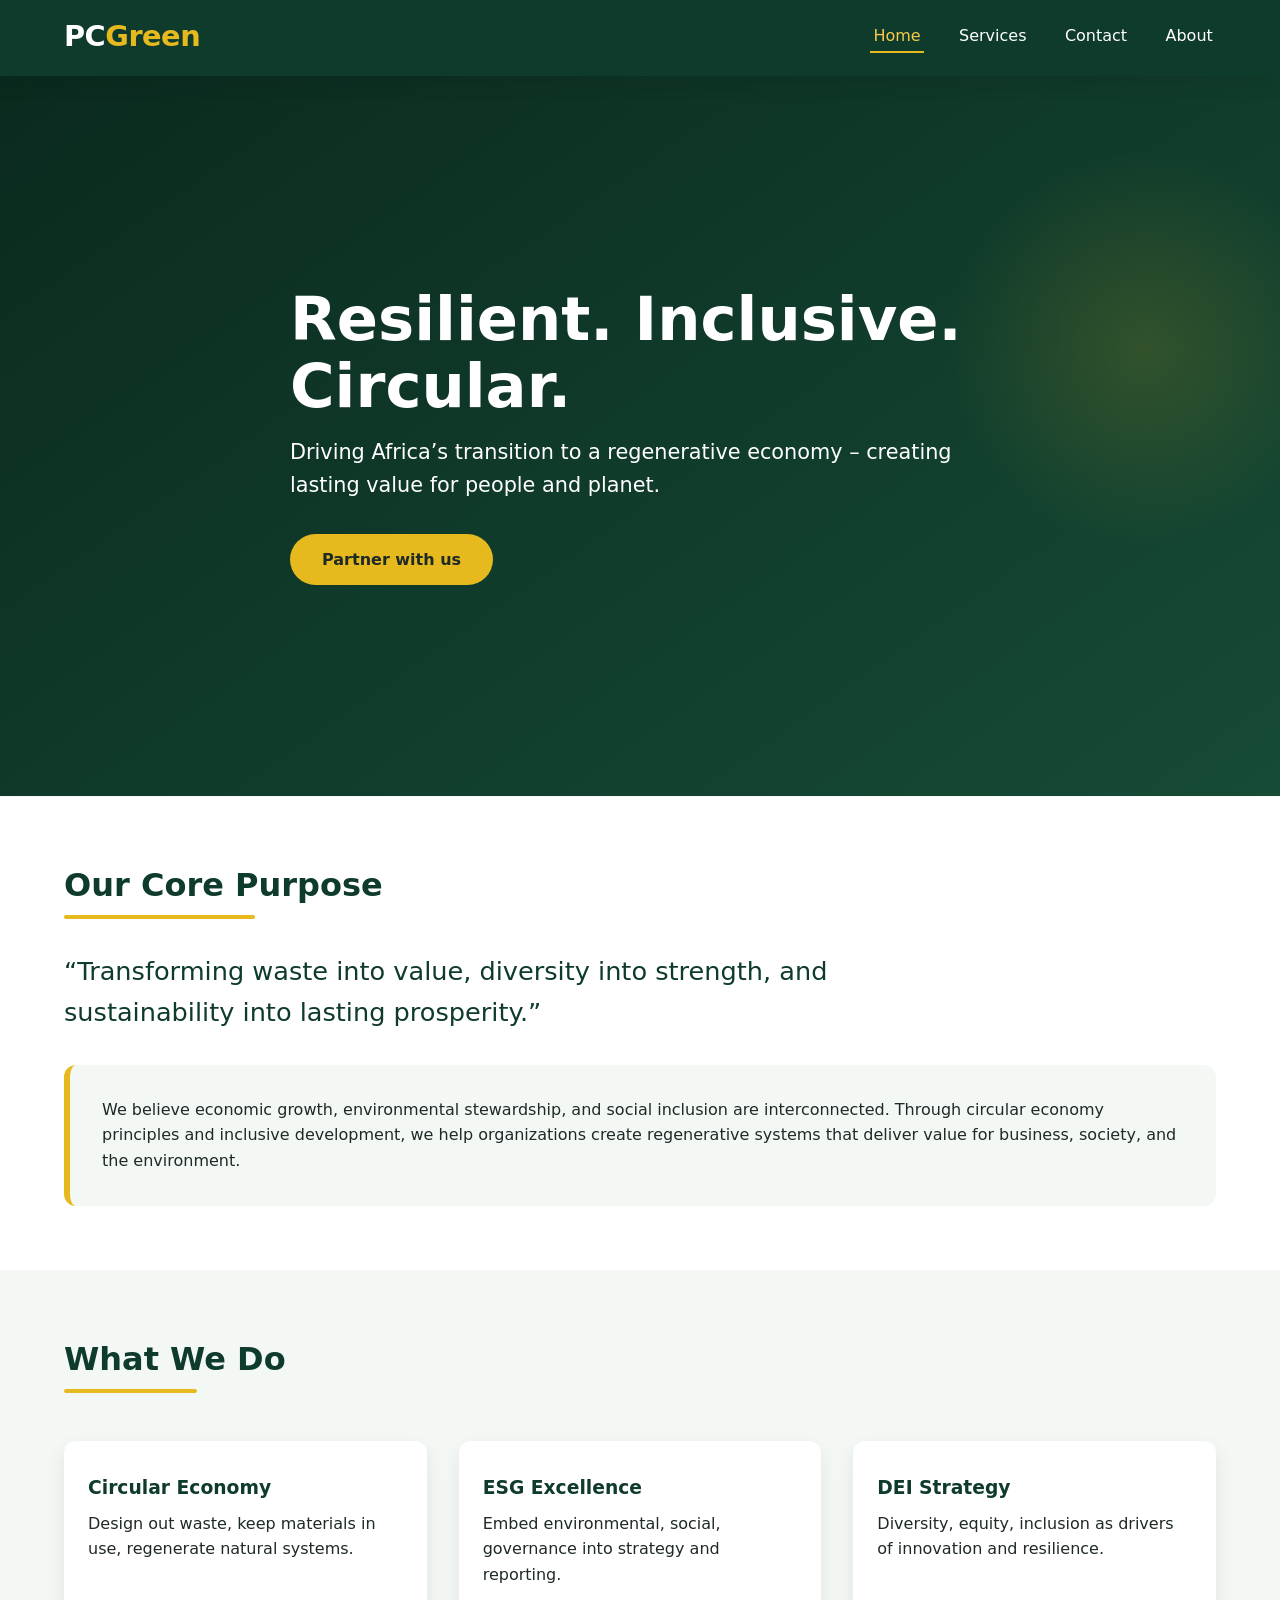
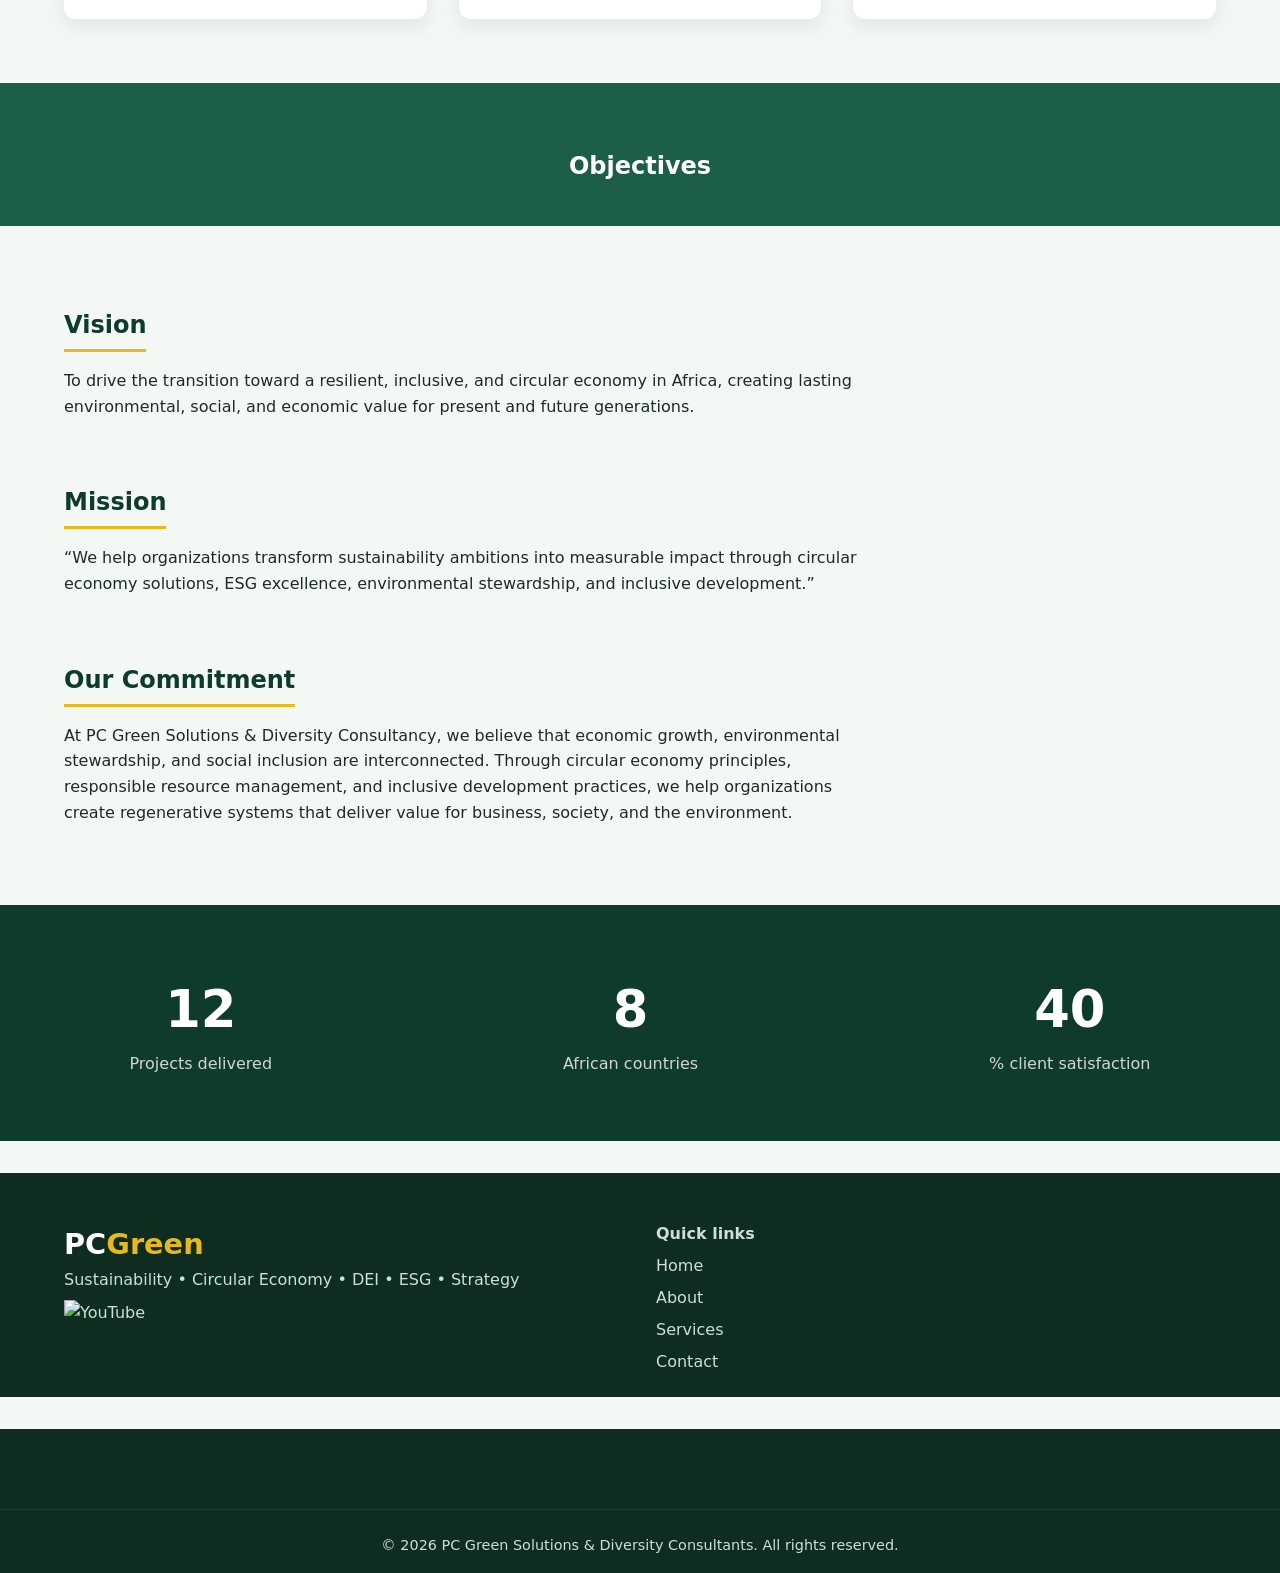
==== index.html @ d67292cf "Add files via upload" ====
<!-- index.html -->
<!DOCTYPE html>
<html lang="en">
<head>
  <meta charset="UTF-8">
  <meta name="viewport" content="width=device-width, initial-scale=1.0">
  <meta name="description" content="PC Green Solutions & Diversity Consultants – driving circular economy, ESG excellence, and inclusive development in Africa.">
  <title>PC Green Solutions | Home</title>
  <link rel="icon" href="assets/favicon.png" type="image/png">
  <link rel="stylesheet" href="styles.css">
  <script src="script.js" defer></script>
</head>
<body>
  <!-- page loader -->
  <div id="loader"><div class="spinner"></div></div>

  <!-- sticky navigation -->
  <header class="navbar" role="navigation">
    <div class="nav-container">
      <div class="logo"><a href="index.html">PC<span>Green</span></a></div>
      <button class="hamburger" aria-label="menu toggle" aria-expanded="false"><span></span><span></span><span></span></button>
      <ul class="nav-menu">
        <li><a href="index.html" class="active">Home</a></li>
        
        <li><a href="services.html">Services</a></li>
        <li><a href="contact.html">Contact</a></li>
        <li><a href="about.html">About</a></li>
      </ul>
    </div>
    <div class="progress-bar"></div>
  </header>

  <main>
    <!-- hero -->
    <section class="hero" id="home">
      <div class="hero-content">
        <h1 class="slide-up">Resilient. Inclusive. Circular.</h1>
        <p class="fade-in">Driving Africa’s transition to a regenerative economy – creating lasting value for people and planet.</p>
        <a href="contact.html" class="btn ripple">Partner with us</a>
      </div>
      <div class="hero-graphic" aria-hidden="true"></div>
    </section>

    <!-- core purpose / commitment -->
    <section class="purpose">
      <div class="container">
        <h2 class="section-title">Our Core Purpose</h2>
        <p class="purpose-text">“Transforming waste into value, diversity into strength, and sustainability into lasting prosperity.”</p>
        <div class="commitment">
          <p>We believe economic growth, environmental stewardship, and social inclusion are interconnected. Through circular economy principles and inclusive development, we help organizations create regenerative systems that deliver value for business, society, and the environment.</p>
        </div>
      </div>
    </section>

    <!-- quick services preview -->
    <section class="home-services">
      <div class="container">
        <h2 class="section-title">What We Do</h2>
        <div class="service-grid">
          <div class="service-card"><h3>Circular Economy</h3><p>Design out waste, keep materials in use, regenerate natural systems.</p></div>
          <div class="service-card"><h3>ESG Excellence</h3><p>Embed environmental, social, governance into strategy and reporting.</p></div>
          <div class="service-card"><h3>DEI Strategy</h3><p>Diversity, equity, inclusion as drivers of innovation and resilience.</p></div>
        </div>
      </div>
    </section>
           
    <!--OBJECTIVES-->

<main>
    <section class="page-header"><h1>Objectives</h1></section>
    <section class="about-vision">
      <div class="container">
        <h2>Vision</h2>
        <p>To drive the transition toward a resilient, inclusive, and circular economy in Africa, creating lasting environmental, social, and economic value for present and future generations.</p>
        <h2>Mission</h2>
        <p>“We help organizations transform sustainability ambitions into measurable impact through circular economy solutions, ESG excellence, environmental stewardship, and inclusive development.”</p>
        <h2>Our Commitment</h2>
        <p>At PC Green Solutions & Diversity Consultancy, we believe that economic growth, environmental stewardship, and social inclusion are interconnected. Through circular economy principles, responsible resource management, and inclusive development practices, we help organizations create regenerative systems that deliver value for business, society, and the environment.</p>
      </div>
    </section>
  </main>

    <!-- counter animation -->
    <section class="stats">
      <div class="stat-item"><span class="counter" data-target="12">0</span><p>Projects delivered</p></div>
      <div class="stat-item"><span class="counter" data-target="8">0</span><p>African countries</p></div>
      <div class="stat-item"><span class="counter" data-target="100">0</span><p>% client satisfaction</p></div>
    </section>
  </main>

  <!-- footer -->
 <footer>
    <div class="footer-container">
      <div class="footer-brand">
        <h3>PC<span>Green</span></h3>
        <p>Sustainability • Circular Economy • DEI • ESG • Strategy</p>
        <div class="socials">
          <a href="https://www.youtube.com/channel/UCimcfQeTrKujT9DGnx6yIWA" target="_blank" aria-label="YouTube">
            <img src="C:\Users\WANA\Desktop\PG GEEEN\icons\youtube.png" alt="YouTube" width="24" height="24">
          </a>
        </div>
      </div>
      <div class="footer-links">
        <h4>Quick links</h4>
        <ul>
          <li><a href="index.html">Home</a></li>
          <li><a href="about.html">About</a></li>
          <li><a href="services.html">Services</a></li>
          <li><a href="contact.html">Contact</a></li>
        </ul>
      
    </div>
  </footer>
  <footer>
    <div class="footer-bottom"><p>&copy; 2026 PC Green Solutions & Diversity Consultants. All rights reserved.</p></div>
  </footer>
</body>
</html>
---- styles.css ----
/* ==========================
   CSS VARIABLES
========================== */
:root {
  --primary: #0f3b2c;
  --primary-light: #1d5e47;
  --accent: #e6b91e;
  --accent-light: #f7c94a;
  --bg-light: #f4f8f5;
  --text-dark: #1e2a26;
  --text-light: #ffffff;
  --shadow: 0 8px 20px rgba(0,20,10,0.08);
  --transition: 0.3s ease;
  --radius: 12px;
  --font: 'Segoe UI', system-ui, -apple-system, sans-serif;
}

/* ==========================
   GLOBAL STYLES
========================== */
* { margin: 0; padding: 0; box-sizing: border-box; }
html { scroll-behavior: smooth; }
body {
  font-family: var(--font);
  background: var(--bg-light);
  color: var(--text-dark);
  line-height: 1.6;
}
a { text-decoration: none; color: inherit; }
ul { list-style: none; }
.container { max-width: 1200px; margin: 0 auto; padding: 0 1.5rem; }
.section-title {
  font-size: 2rem;
  margin-bottom: 1.5rem;
  color: var(--primary);
  position: relative;
  display: inline-block;
}
.section-title::after {
  content: '';
  width: 60%;
  height: 4px;
  background: var(--accent);
  position: absolute;
  bottom: -8px;
  left: 0;
  border-radius: 4px;
}
.btn {
  display: inline-block;
  background: var(--accent);
  color: var(--text-dark);
  padding: 0.8rem 2rem;
  border-radius: 40px;
  font-weight: 600;
  transition: var(--transition);
  border: none;
  cursor: pointer;
}
.btn:hover { background: var(--accent-light); transform: translateY(-3px); }
img { max-width: 100%; }

/* loader */
#loader {
  position: fixed;
  inset: 0;
  background: var(--primary);
  z-index: 9999;
  display: flex;
  align-items: center;
  justify-content: center;
  transition: opacity 0.8s;
}
#loader.hide { opacity: 0; pointer-events: none; }
.spinner {
  width: 48px;
  height: 48px;
  border: 6px solid rgba(255,255,255,0.2);
  border-top: 6px solid var(--accent);
  border-radius: 50%;
  animation: spin 1s linear infinite;
}
@keyframes spin { to { transform: rotate(360deg); } }

/* ==========================
   NAVIGATION
========================== */
.navbar {
  background: var(--primary);
  color: var(--text-light);
  padding: 0.8rem 0;
  position: sticky;
  top: 0;
  z-index: 1000;
  box-shadow: var(--shadow);
}
.nav-container {
  display: flex;
  justify-content: space-between;
  align-items: center;
  max-width: 1200px;
  margin: 0 auto;
  padding: 0 1.5rem;
}
.logo a { font-size: 1.8rem; font-weight: 700; letter-spacing: -0.5px; }
.logo span { color: var(--accent); }
.nav-menu {
  display: flex;
  gap: 2rem;
}
.nav-menu a {
  font-weight: 500;
  padding: 0.4rem 0.2rem;
  border-bottom: 2px solid transparent;
  transition: var(--transition);
}
.nav-menu a:hover, .nav-menu a.active {
  border-bottom-color: var(--accent);
  color: var(--accent-light);
}
.hamburger {
  display: none;
  flex-direction: column;
  gap: 5px;
  background: transparent;
  border: none;
  cursor: pointer;
}
.hamburger span {
  width: 28px;
  height: 3px;
  background: var(--text-light);
  border-radius: 4px;
  transition: var(--transition);
}
.progress-bar {
  height: 4px;
  background: var(--accent);
  width: 0%;
  transition: width 0.1s;
}

/* ==========================
   HERO SECTION
========================== */
.hero {
  display: flex;
  align-items: center;
  justify-content: center;
  min-height: 80vh;
  background: linear-gradient(145deg, #0a2a1e 0%, #164b36 100%);
  color: white;
  padding: 2rem;
  position: relative;
  overflow: hidden;
}
.hero-content {
  max-width: 700px;
  z-index: 2;
}
.hero-content h1 {
  font-size: 3.8rem;
  line-height: 1.1;
  margin-bottom: 1rem;
}
.hero-content p {
  font-size: 1.3rem;
  opacity: 0.9;
  margin-bottom: 2rem;
}
.hero-graphic {
  position: absolute;
  right: -5%;
  top: 10%;
  width: 400px;
  height: 400px;
  background: radial-gradient(circle, rgba(230,185,30,0.15) 0%, transparent 70%);
  border-radius: 50%;
  pointer-events: none;
}

/* ==========================
   SERVICES / HOME PREVIEW
========================== */
.purpose, .home-services, .stats {
  padding: 4rem 0;
}
.purpose {
  background: white;
  box-shadow: inset 0 1px 0 rgba(0,0,0,0.03);
}
.purpose-text {
  font-size: 1.6rem;
  font-weight: 500;
  color: var(--primary);
  max-width: 800px;
  margin: 1rem 0;
}
.commitment {
  background: var(--bg-light);
  padding: 2rem;
  border-radius: var(--radius);
  border-left: 6px solid var(--accent);
  margin-top: 2rem;
}
.service-grid {
  display: grid;
  grid-template-columns: repeat(auto-fit, minmax(220px, 1fr));
  gap: 2rem;
  margin-top: 2rem;
}
.service-card {
  background: white;
  padding: 2rem 1.5rem;
  border-radius: var(--radius);
  box-shadow: var(--shadow);
  transition: var(--transition);
}
.service-card:hover { transform: translateY(-8px); box-shadow: 0 12px 28px rgba(0,0,0,0.08); }
.service-card h3 { color: var(--primary); margin-bottom: 0.5rem; }

.stats {
  background: var(--primary);
  color: white;
  display: flex;
  justify-content: space-around;
  flex-wrap: wrap;
  gap: 2rem;
}
.stat-item { text-align: center; }
.stat-item .counter { font-size: 3.2rem; font-weight: 700; display: block; }
.stat-item p { font-size: 1rem; opacity: 0.8; }

/* ==========================
   ABOUT PAGE
========================== */
.page-header {
  background: var(--primary-light);
  color: white;
  padding: 4rem 0 2.5rem;
  text-align: center;
}
.page-header p {
  margin: 1rem auto 0;
  max-width: 680px;
  color: rgba(255,255,255,0.92);
  font-size: 1.05rem;
  line-height: 1.8;
}
.about-vision { padding: 3rem 0; }
.about-vision h2 {
  color: var(--primary);
  margin-top: 2rem;
  border-bottom: 3px solid var(--accent);
  display: inline-block;
  padding-bottom: 0.3rem;
}
.about-vision p { margin: 1rem 0 2rem; max-width: 800px; }

/* ==========================
   SERVICES PAGE
========================== */
.services-detailed { padding: 3rem 0; }
.services-detailed .container { max-width: 1080px; }
.service-block {
  background: white;
  padding: 1.8rem 2rem;
  margin-bottom: 1.5rem;
  border-radius: var(--radius);
  box-shadow: var(--shadow);
  border-left: 6px solid var(--accent);
}
.service-block h2 {
  color: var(--primary);
  margin-bottom: 0.85rem;
  font-size: 1.55rem;
}
.service-block h3 {
  color: #164b36;
  margin: 1.25rem 0 0.55rem;
  font-size: 1.15rem;
}
.service-block h4 {
  color: #0f3b2c;
  margin: 1rem 0 0.5rem;
  font-size: 1rem;
}
.service-block p {
  margin: 0.8rem 0 0;
  line-height: 1.75;
  color: #2b3d36;
}
.service-block ul {
  margin: 0.75rem 0 0 1.4rem;
  padding: 0;
  list-style: disc;
  color: #2b3d36;
}
.service-block ul li {
  margin-bottom: 0.65rem;
}

/* ==========================
   CONTACT PAGE
========================== */
.contact-section {
  padding: 5rem 0 6rem;
  background: linear-gradient(180deg, #f7fbf8 0%, #ffffff 100%);
}
.contact-grid {
  display: grid;
  grid-template-columns: minmax(320px, 1.05fr) minmax(300px, 0.9fr);
  gap: 2.5rem;
  align-items: start;
}
.contact-panel .contact-card,
.contact-panel .contact-form {
  background: white;
  border-radius: calc(var(--radius) + 4px);
  box-shadow: 0 28px 70px rgba(13, 39, 28, 0.08);
  border: 1px solid rgba(15, 59, 44, 0.08);
}
.contact-card {
  padding: 2.5rem;
}
.contact-card h2 {
  font-size: 2.3rem;
  margin-bottom: 0.85rem;
  color: var(--primary);
}
.contact-card p {
  margin-bottom: 2rem;
  line-height: 1.85;
  color: #415049;
  max-width: 520px;
}
.contact-details > div {
  display: flex;
  gap: 1rem;
  align-items: center;
  margin-bottom: 1.4rem;
}
.contact-details > div img {
  width: 52px;
  height: 52px;
  object-fit: cover;
  border-radius: 16px;
  border: 1px solid rgba(15, 59, 44, 0.08);
  flex-shrink: 0;
}
.contact-details > div > div {
  flex: 1;
}
.contact-details h4 {
  margin-bottom: 0.2rem;
  font-size: 1rem;
  color: var(--primary);
}
.contact-details a,
.contact-details p {
  color: #2c3d35;
  font-size: 1rem;
}
.contact-details a {
  font-weight: 600;
}
.contact-social {
  display: flex;
  gap: 0.9rem;
  margin-top: 2rem;
}
.contact-social a {
  display: inline-flex;
  width: 52px;
  height: 52px;
  align-items: center;
  justify-content: center;
  border-radius: 18px;
  background: #f1f6f2;
  transition: transform 0.25s ease, background 0.25s ease, box-shadow 0.25s ease;
}
.contact-social a:hover {
  transform: translateY(-2px);
  background: var(--accent-light);
  box-shadow: 0 12px 24px rgba(0, 0, 0, 0.08);
}
.contact-form {
  padding: 2.6rem;
}
.form-heading h2 {
  font-size: 2.1rem;
  margin-bottom: 0.55rem;
  color: var(--primary);
}
.form-heading p {
  margin-bottom: 1.8rem;
  line-height: 1.8;
  color: #415049;
}
.contact-form input,
.contact-form textarea {
  width: 100%;
  padding: 1.1rem 1.15rem;
  margin: 0 0 1.15rem;
  border: 1px solid #dde5e0;
  border-radius: 18px;
  font-family: inherit;
  background: #fbfdfb;
  transition: border-color 0.25s ease, box-shadow 0.25s ease, transform 0.25s ease;
}
.contact-form input:hover,
.contact-form textarea:hover {
  transform: translateY(-1px);
}
.contact-form input:focus,
.contact-form textarea:focus {
  outline: none;
  border-color: var(--accent);
  box-shadow: 0 0 0 4px rgba(230, 185, 30, 0.14);
}
.contact-form textarea { resize: vertical; min-height: 190px; }
.contact-form button {
  width: 100%;
  padding: 1.05rem;
  font-size: 1rem;
  border-radius: 999px;
  box-shadow: 0 12px 24px rgba(15, 59, 44, 0.12);
}
.contact-form button:hover {
  transform: translateY(-2px);
}
.contact-form #formStatus {
  display: block;
  margin-top: 1rem;
  font-size: 0.95rem;
  color: #3c3c3c;
}
.contact-form #formStatus.success { color: #0f7e3e; }
.contact-form #formStatus.error { color: #a83131; }
.contact-form #formStatus.sending { color: var(--primary); }

/* ==========================
   FOOTER
========================== */
footer {
  background: #0f2c20;
  color: #cddfd6;
  padding: 3rem 0 1rem;
  margin-top: 2rem;
}
.footer-container {
  max-width: 1200px;
  margin: 0 auto;
  padding: 0 1.5rem;
  display: grid;
  grid-template-columns: repeat(auto-fit, minmax(200px, 1fr));
  gap: 2rem;
}
.footer-brand h3 { color: white; font-size: 1.8rem; }
.footer-brand h3 span { color: var(--accent); }
.footer-links ul li { margin: 0.4rem 0; }
.footer-links a:hover { color: var(--accent-light); }
.footer-contact p { margin: 0.3rem 0; }
.footer-newsletter input {
  padding: 0.6rem;
  border: none;
  border-radius: 30px;
  width: 100%;
  margin: 0.5rem 0;
}
.footer-bottom {
  text-align: center;
  border-top: 1px solid rgba(255,255,255,0.08);
  padding-top: 1.5rem;
  margin-top: 2rem;
  font-size: 0.9rem;
}
.socials { display: flex; gap: 1rem; margin-top: 0.5rem; }


/* ==========================
   ANIMATIONS
========================== */
.fade-in {
  opacity: 0;
  animation: fadeIn 0.8s forwards;
}
.slide-up {
  opacity: 0;
  transform: translateY(40px);
  animation: slideUp 0.8s forwards;
}
@keyframes fadeIn { to { opacity: 1; } }
@keyframes slideUp { to { opacity: 1; transform: translateY(0); } }

/* ==========================
   RESPONSIVE DESIGN
========================== */
@media (max-width: 768px) {
  .hamburger { display: flex; }
  .nav-menu {
    position: absolute;
    top: 100%;
    left: 0;
    right: 0;
    background: var(--primary);
    flex-direction: column;
    padding: 1.5rem;
    gap: 1rem;
    display: none;
  }
  .nav-menu.open { display: flex; }
  .hero-content h1 { font-size: 2.6rem; }
  .contact-grid { grid-template-columns: 1fr; }
  .stats { flex-direction: column; align-items: center; }
  .hero-graphic { display: none; }
}
  
/* ==========================
   contact socials
========================== */

.contact-social {
  display: flex;
  gap: 14px;
  margin-top: 10px;
  align-items: center;
}

.contact-social img {
  filter: grayscale(100%);
  transition: 0.2s ease;
}

.contact-social img:hover {
  filter: grayscale(0%);
  transform: scale(1.1);
}
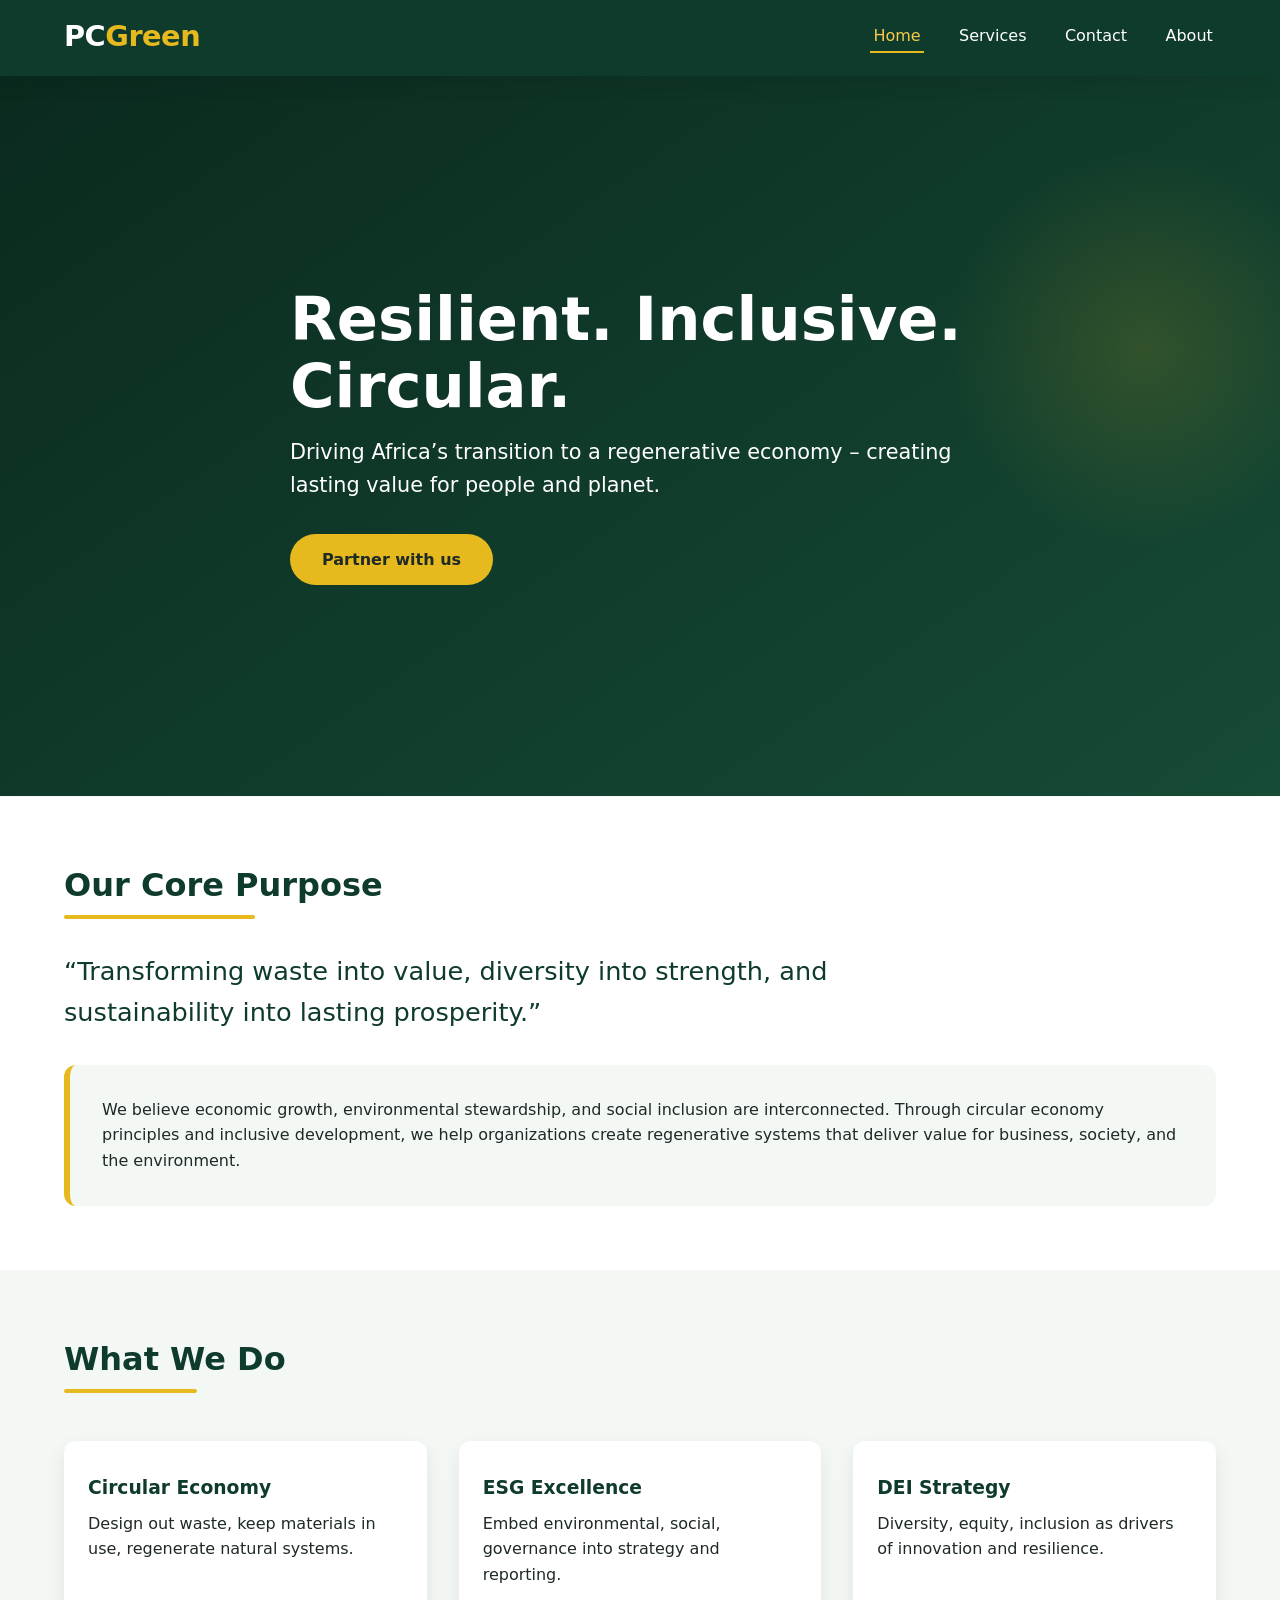
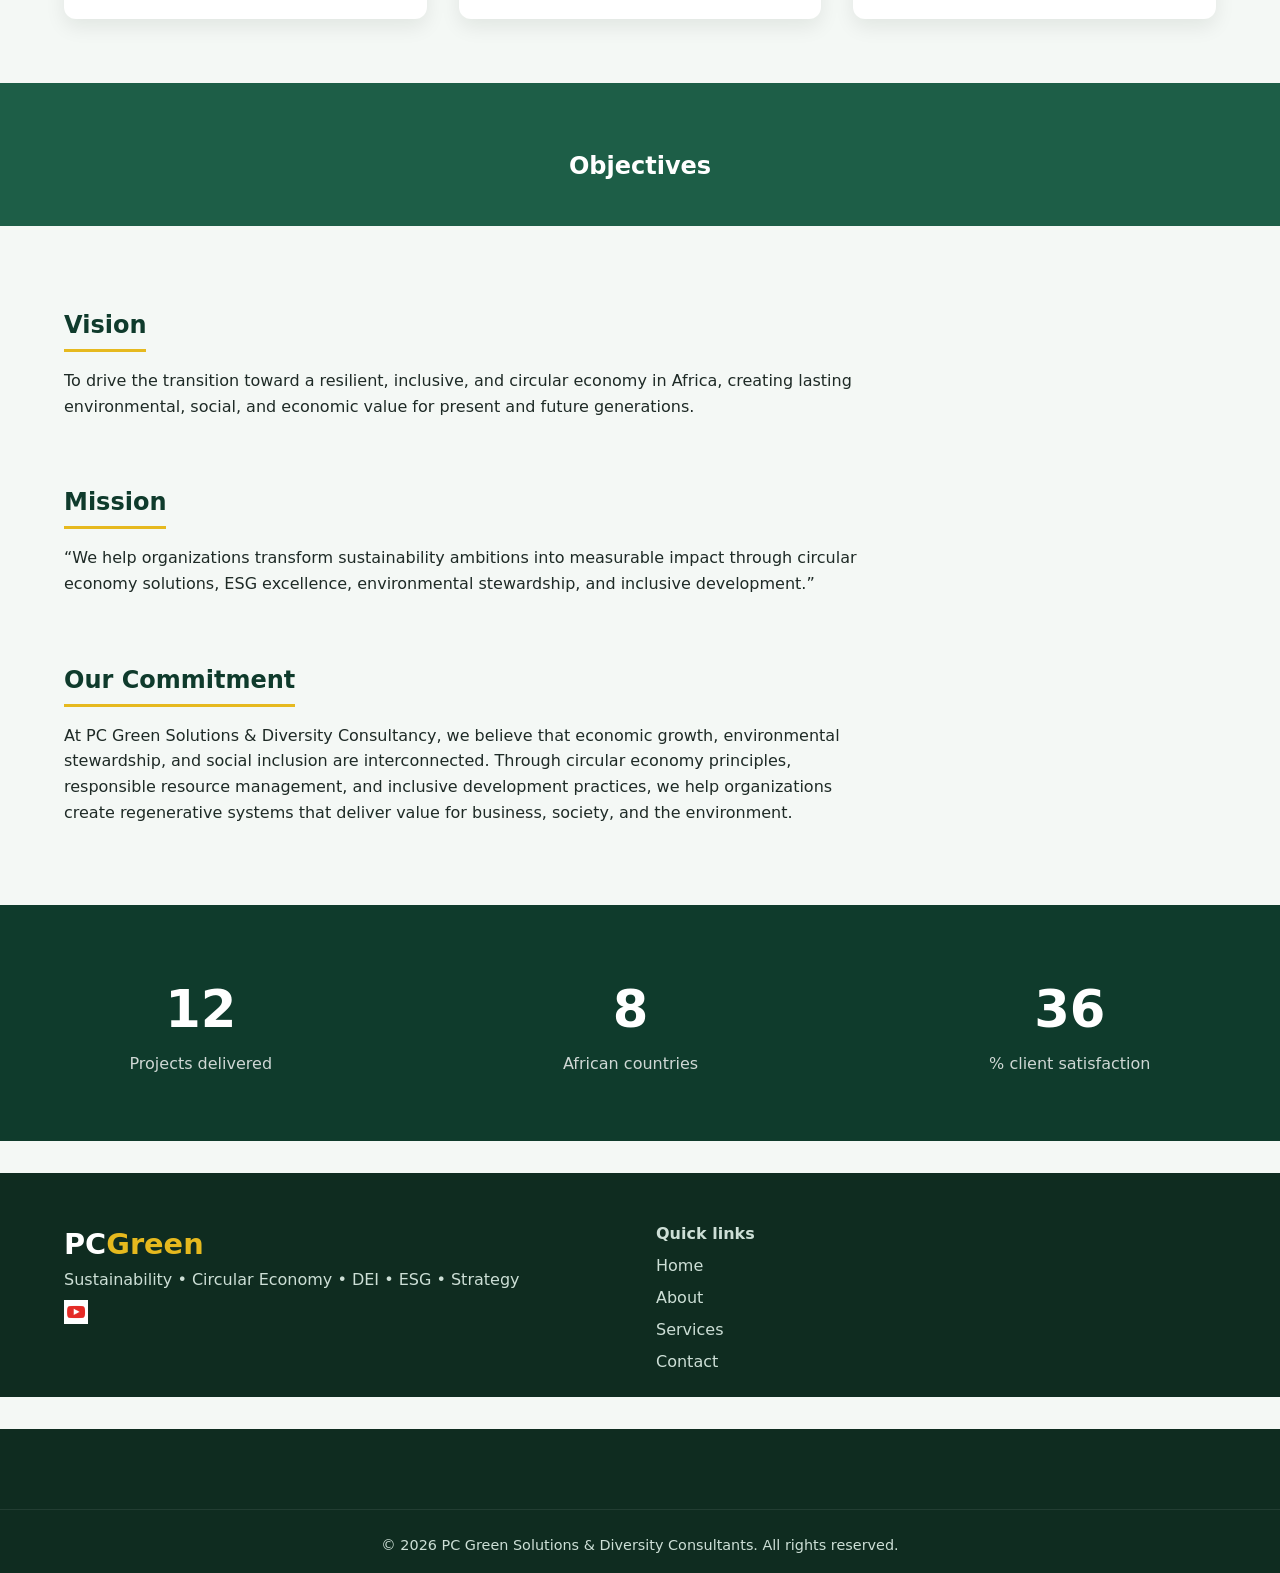
==== commit 49572c54: "Fix HTML formatting and structure" ====
--- a/index.html
+++ b/index.html
@@ -96,7 +96,7 @@
         <p>Sustainability • Circular Economy • DEI • ESG • Strategy</p>
         <div class="socials">
           <a href="https://www.youtube.com/channel/UCimcfQeTrKujT9DGnx6yIWA" target="_blank" aria-label="YouTube">
-            <img src="C:\Users\WANA\Desktop\PG GEEEN\icons\youtube.png" alt="YouTube" width="24" height="24">
+            <img src="icons\youtube.png" alt="YouTube" width="24" height="24">
           </a>
         </div>
       </div>
@@ -115,4 +115,4 @@
     <div class="footer-bottom"><p>&copy; 2026 PC Green Solutions & Diversity Consultants. All rights reserved.</p></div>
   </footer>
 </body>
-</html>+</html>
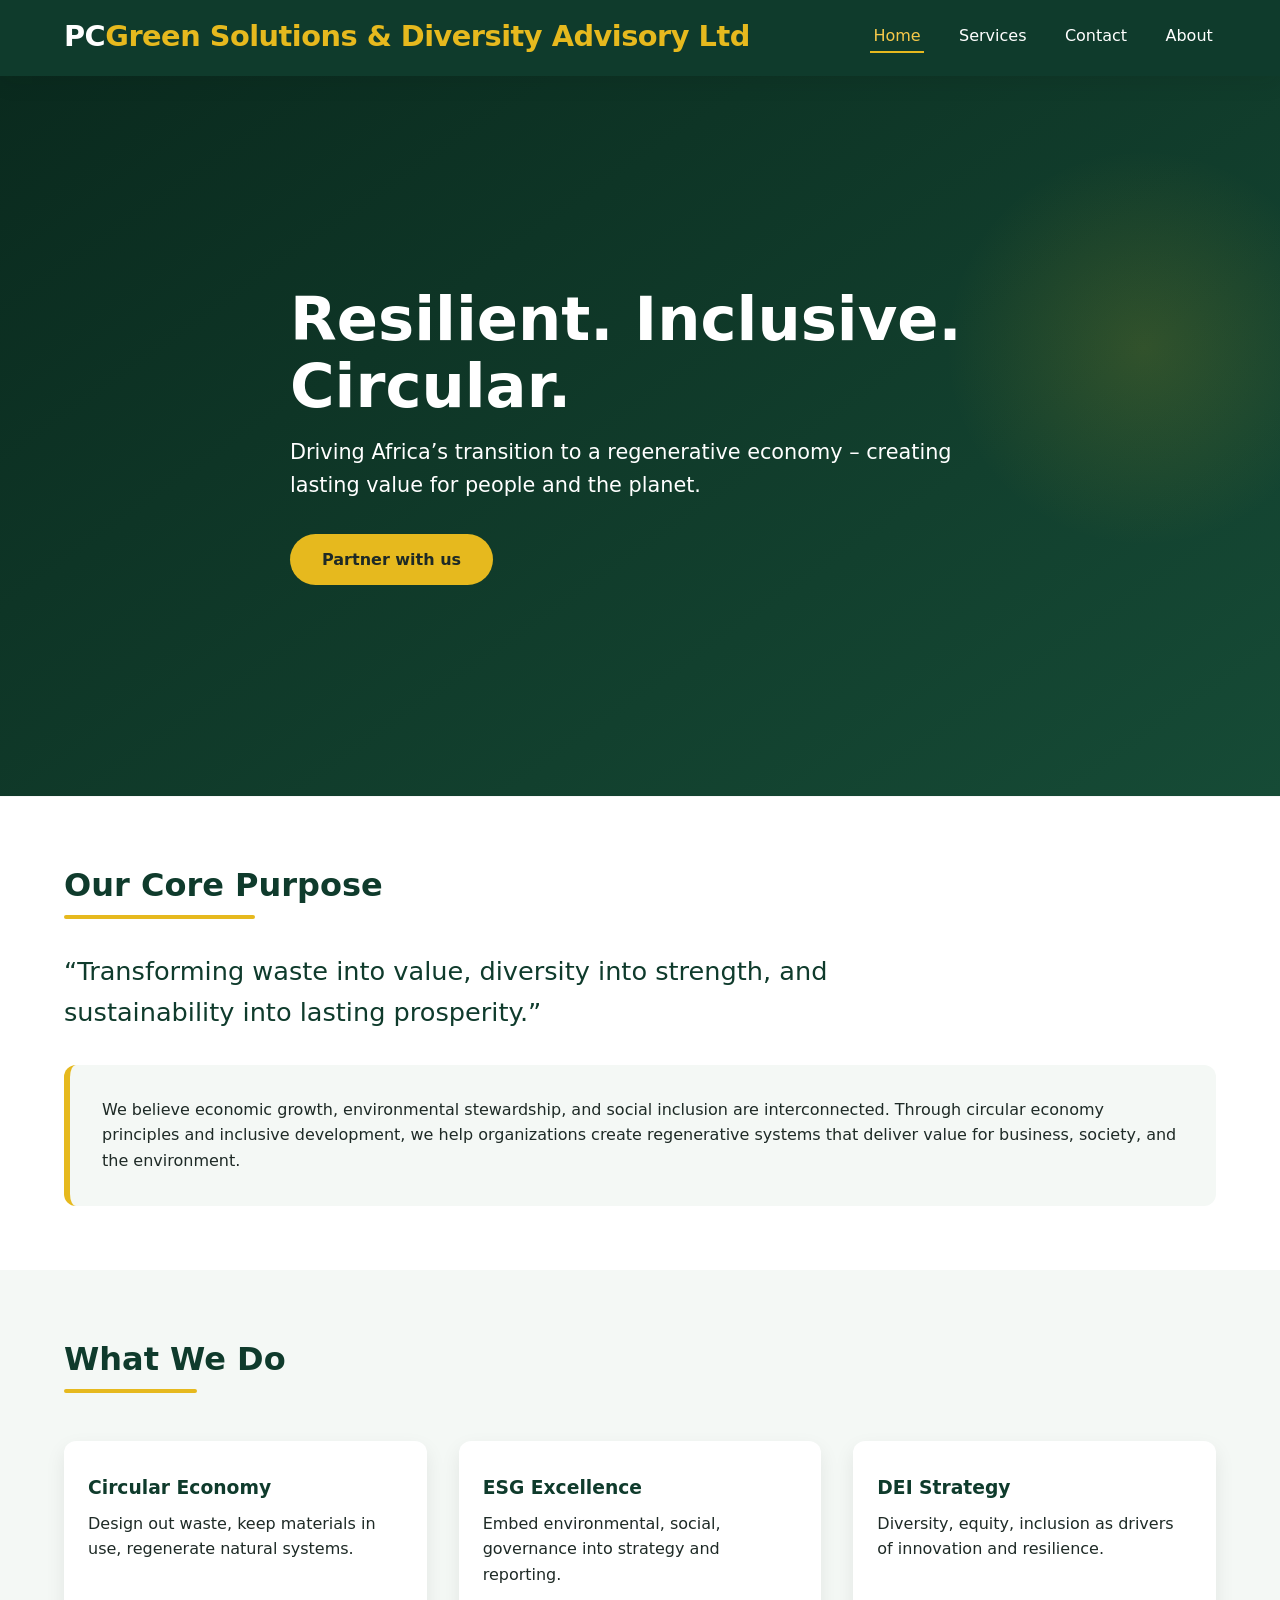
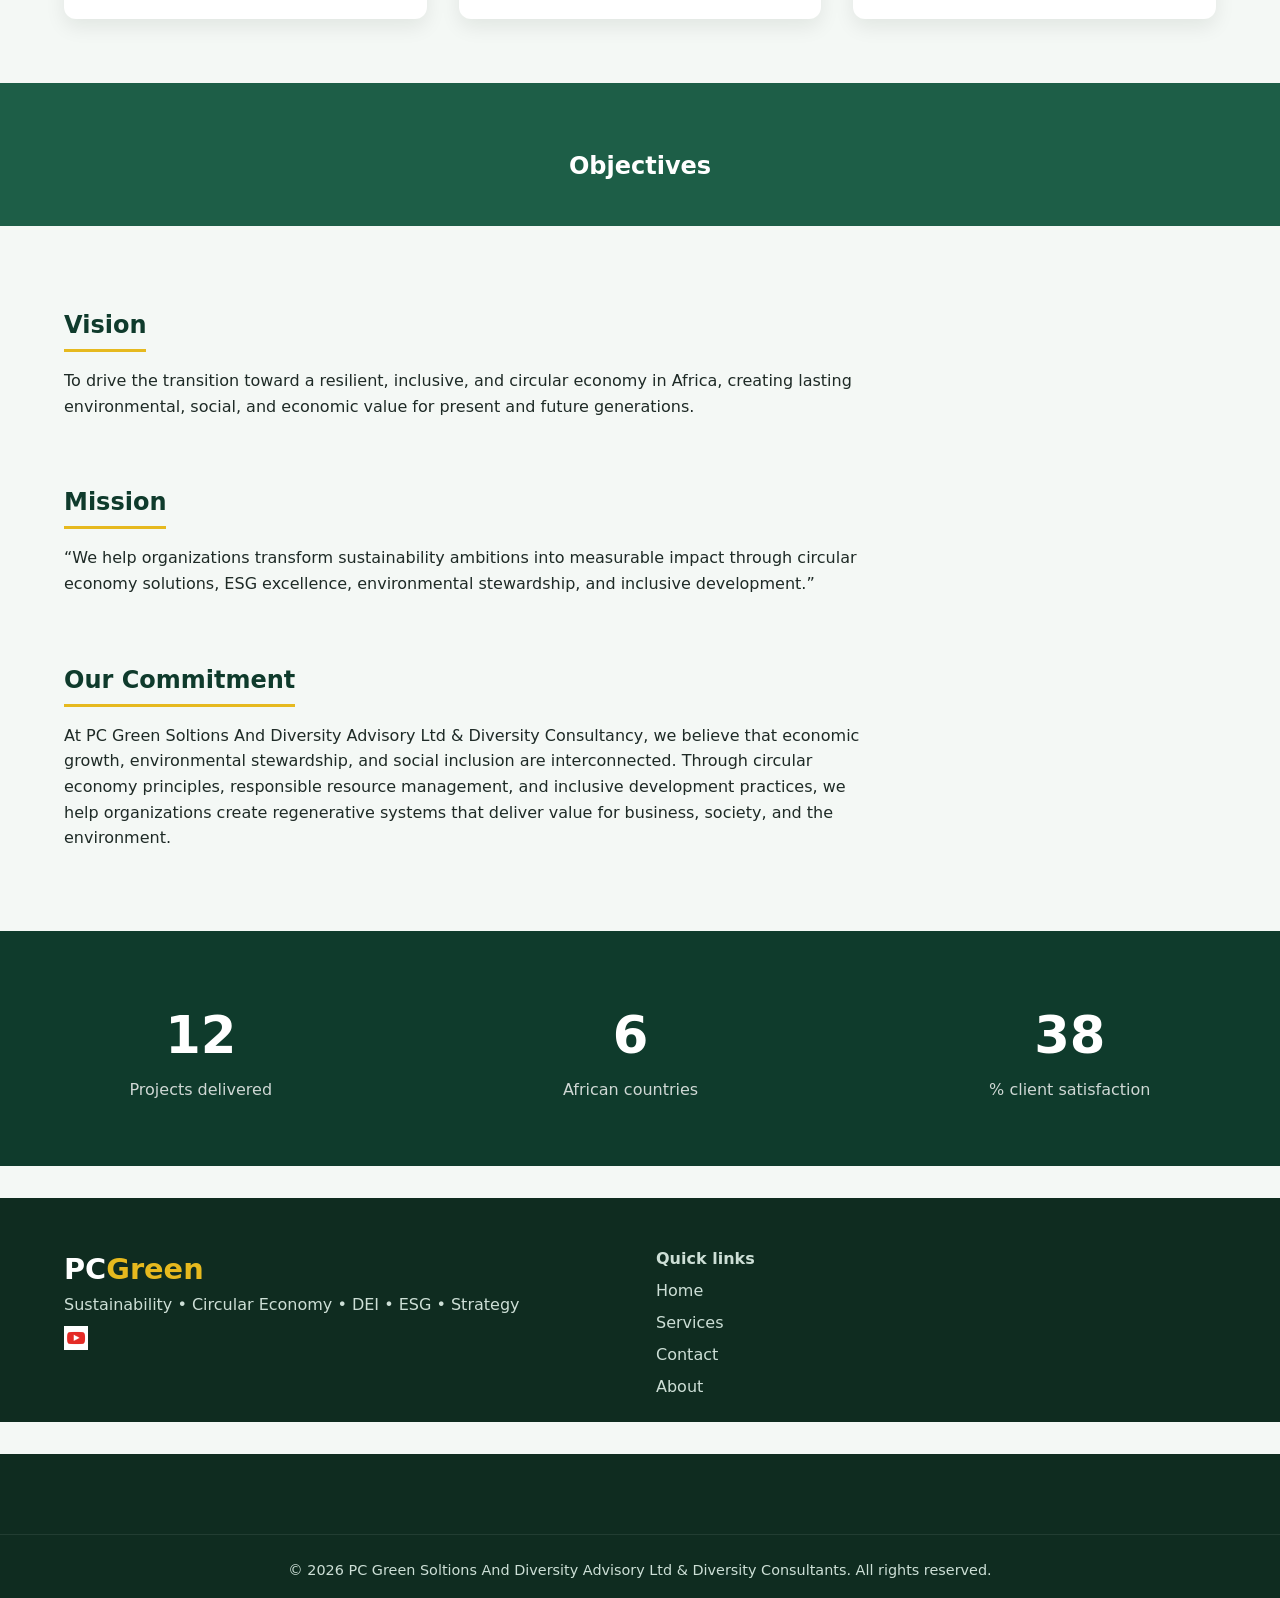
==== commit ce6e220f: "Correct company name in index.html Updated company name to 'PC Green Solutions And Diversity Advisor" ====
--- a/index.html
+++ b/index.html
@@ -4,8 +4,8 @@
 <head>
   <meta charset="UTF-8">
   <meta name="viewport" content="width=device-width, initial-scale=1.0">
-  <meta name="description" content="PC Green Solutions & Diversity Consultants – driving circular economy, ESG excellence, and inclusive development in Africa.">
-  <title>PC Green Solutions | Home</title>
+  <meta name="description" content="PC Green Soltions And Diversity Advisory Ltd & Diversity Consultants – driving circular economy, ESG excellence, and inclusive development in Africa.">
+  <title>PC Green Soltions And Diversity Advisory Ltd | Home</title>
   <link rel="icon" href="assets/favicon.png" type="image/png">
   <link rel="stylesheet" href="styles.css">
   <script src="script.js" defer></script>
@@ -17,7 +17,7 @@
   <!-- sticky navigation -->
   <header class="navbar" role="navigation">
     <div class="nav-container">
-      <div class="logo"><a href="index.html">PC<span>Green</span></a></div>
+      <div class="logo"><a href="index.html">PC<span>Green Solutions & Diversity Advisory Ltd</span></a></div>
       <button class="hamburger" aria-label="menu toggle" aria-expanded="false"><span></span><span></span><span></span></button>
       <ul class="nav-menu">
         <li><a href="index.html" class="active">Home</a></li>
@@ -35,7 +35,7 @@
     <section class="hero" id="home">
       <div class="hero-content">
         <h1 class="slide-up">Resilient. Inclusive. Circular.</h1>
-        <p class="fade-in">Driving Africa’s transition to a regenerative economy – creating lasting value for people and planet.</p>
+        <p class="fade-in">Driving Africa’s transition to a regenerative economy – creating lasting value for people and the planet.</p>
         <a href="contact.html" class="btn ripple">Partner with us</a>
       </div>
       <div class="hero-graphic" aria-hidden="true"></div>
@@ -75,7 +75,7 @@
         <h2>Mission</h2>
         <p>“We help organizations transform sustainability ambitions into measurable impact through circular economy solutions, ESG excellence, environmental stewardship, and inclusive development.”</p>
         <h2>Our Commitment</h2>
-        <p>At PC Green Solutions & Diversity Consultancy, we believe that economic growth, environmental stewardship, and social inclusion are interconnected. Through circular economy principles, responsible resource management, and inclusive development practices, we help organizations create regenerative systems that deliver value for business, society, and the environment.</p>
+        <p>At PC Green Soltions And Diversity Advisory Ltd & Diversity Consultancy, we believe that economic growth, environmental stewardship, and social inclusion are interconnected. Through circular economy principles, responsible resource management, and inclusive development practices, we help organizations create regenerative systems that deliver value for business, society, and the environment.</p>
       </div>
     </section>
   </main>
@@ -83,7 +83,7 @@
     <!-- counter animation -->
     <section class="stats">
       <div class="stat-item"><span class="counter" data-target="12">0</span><p>Projects delivered</p></div>
-      <div class="stat-item"><span class="counter" data-target="8">0</span><p>African countries</p></div>
+      <div class="stat-item"><span class="counter" data-target="6">0</span><p>African countries</p></div>
       <div class="stat-item"><span class="counter" data-target="100">0</span><p>% client satisfaction</p></div>
     </section>
   </main>
@@ -104,15 +104,15 @@
         <h4>Quick links</h4>
         <ul>
           <li><a href="index.html">Home</a></li>
-          <li><a href="about.html">About</a></li>
           <li><a href="services.html">Services</a></li>
           <li><a href="contact.html">Contact</a></li>
+          <li><a href="about.html">About</a></li>
         </ul>
       
     </div>
   </footer>
   <footer>
-    <div class="footer-bottom"><p>&copy; 2026 PC Green Solutions & Diversity Consultants. All rights reserved.</p></div>
+    <div class="footer-bottom"><p>&copy; 2026 PC Green Soltions And Diversity Advisory Ltd & Diversity Consultants. All rights reserved.</p></div>
   </footer>
 </body>
 </html>
--- a/styles.css
+++ b/styles.css
@@ -20,6 +20,7 @@
 ========================== */
 * { margin: 0; padding: 0; box-sizing: border-box; }
 html { scroll-behavior: smooth; }
+html, body { overflow-x: hidden; }
 body {
   font-family: var(--font);
   background: var(--bg-light);
@@ -307,11 +308,20 @@
   padding: 5rem 0 6rem;
   background: linear-gradient(180deg, #f7fbf8 0%, #ffffff 100%);
 }
+.contact-section .container {
+  max-width: 1080px;
+  margin: 0 auto;
+  padding: 0 1.5rem;
+}
 .contact-grid {
   display: grid;
-  grid-template-columns: minmax(320px, 1.05fr) minmax(300px, 0.9fr);
-  gap: 2.5rem;
+  grid-template-columns: repeat(auto-fit, minmax(280px, 1fr));
+  gap: 2rem;
   align-items: start;
+  width: 100%;
+}
+.contact-panel {
+  min-width: 0;
 }
 .contact-panel .contact-card,
 .contact-panel .contact-form {
@@ -319,9 +329,13 @@
   border-radius: calc(var(--radius) + 4px);
   box-shadow: 0 28px 70px rgba(13, 39, 28, 0.08);
   border: 1px solid rgba(15, 59, 44, 0.08);
+  min-width: 0;
 }
 .contact-card {
   padding: 2.5rem;
+  display: flex;
+  flex-direction: column;
+  gap: 1.5rem;
 }
 .contact-card h2 {
   font-size: 2.3rem;
@@ -334,22 +348,33 @@
   color: #415049;
   max-width: 520px;
 }
-.contact-details > div {
+.contact-details {
+  display: grid;
+  gap: 1rem;
+}
+.contact-details > a {
   display: flex;
   gap: 1rem;
   align-items: center;
-  margin-bottom: 1.4rem;
-}
-.contact-details > div img {
+  padding: 1rem 1.2rem;
+  border-radius: 18px;
+  background: #f7f9f7;
+  border: 1px solid rgba(15, 59, 44, 0.08);
+  transition: background 0.25s ease, transform 0.25s ease;
+}
+.contact-details > a:hover {
+  background: rgba(230, 185, 30, 0.12);
+  transform: translateY(-1px);
+}
+.contact-details > a img {
   width: 52px;
   height: 52px;
   object-fit: cover;
   border-radius: 16px;
-  border: 1px solid rgba(15, 59, 44, 0.08);
-  flex-shrink: 0;
-}
-.contact-details > div > div {
+}
+.contact-details > a > div {
   flex: 1;
+  min-width: 0;
 }
 .contact-details h4 {
   margin-bottom: 0.2rem;
@@ -366,23 +391,34 @@
 }
 .contact-social {
   display: flex;
-  gap: 0.9rem;
+  gap: 1rem;
   margin-top: 2rem;
+  align-items: center;
 }
 .contact-social a {
   display: inline-flex;
-  width: 52px;
-  height: 52px;
+  width: 56px;
+  height: 56px;
   align-items: center;
   justify-content: center;
   border-radius: 18px;
-  background: #f1f6f2;
-  transition: transform 0.25s ease, background 0.25s ease, box-shadow 0.25s ease;
+  background: #ffffff;
+  border: 1px solid rgba(15, 59, 44, 0.08);
+  transition: transform 0.2s ease, background 0.2s ease, box-shadow 0.2s ease;
 }
 .contact-social a:hover {
   transform: translateY(-2px);
-  background: var(--accent-light);
-  box-shadow: 0 12px 24px rgba(0, 0, 0, 0.08);
+  background: rgba(230, 185, 30, 0.15);
+  box-shadow: 0 10px 20px rgba(15, 59, 44, 0.12);
+}
+.contact-social img {
+  width: 28px;
+  height: 28px;
+  filter: none;
+  transition: transform 0.2s ease;
+}
+.contact-social a:hover img {
+  transform: scale(1.05);
 }
 .contact-form {
   padding: 2.6rem;
@@ -512,27 +548,12 @@
   .nav-menu.open { display: flex; }
   .hero-content h1 { font-size: 2.6rem; }
   .contact-grid { grid-template-columns: 1fr; }
+  .contact-card,
+  .contact-form { padding: 1.8rem; }
+  .contact-details > div { flex-direction: column; align-items: flex-start; min-width: 0; }
+  .contact-details > div img { width: 48px; height: 48px; }
+  .contact-social { justify-content: flex-start; flex-wrap: wrap; }
   .stats { flex-direction: column; align-items: center; }
   .hero-graphic { display: none; }
 }
-  
-/* ==========================
-   contact socials
-========================== */
-
-.contact-social {
-  display: flex;
-  gap: 14px;
-  margin-top: 10px;
-  align-items: center;
-}
-
-.contact-social img {
-  filter: grayscale(100%);
-  transition: 0.2s ease;
-}
-
-.contact-social img:hover {
-  filter: grayscale(0%);
-  transform: scale(1.1);
-}
+
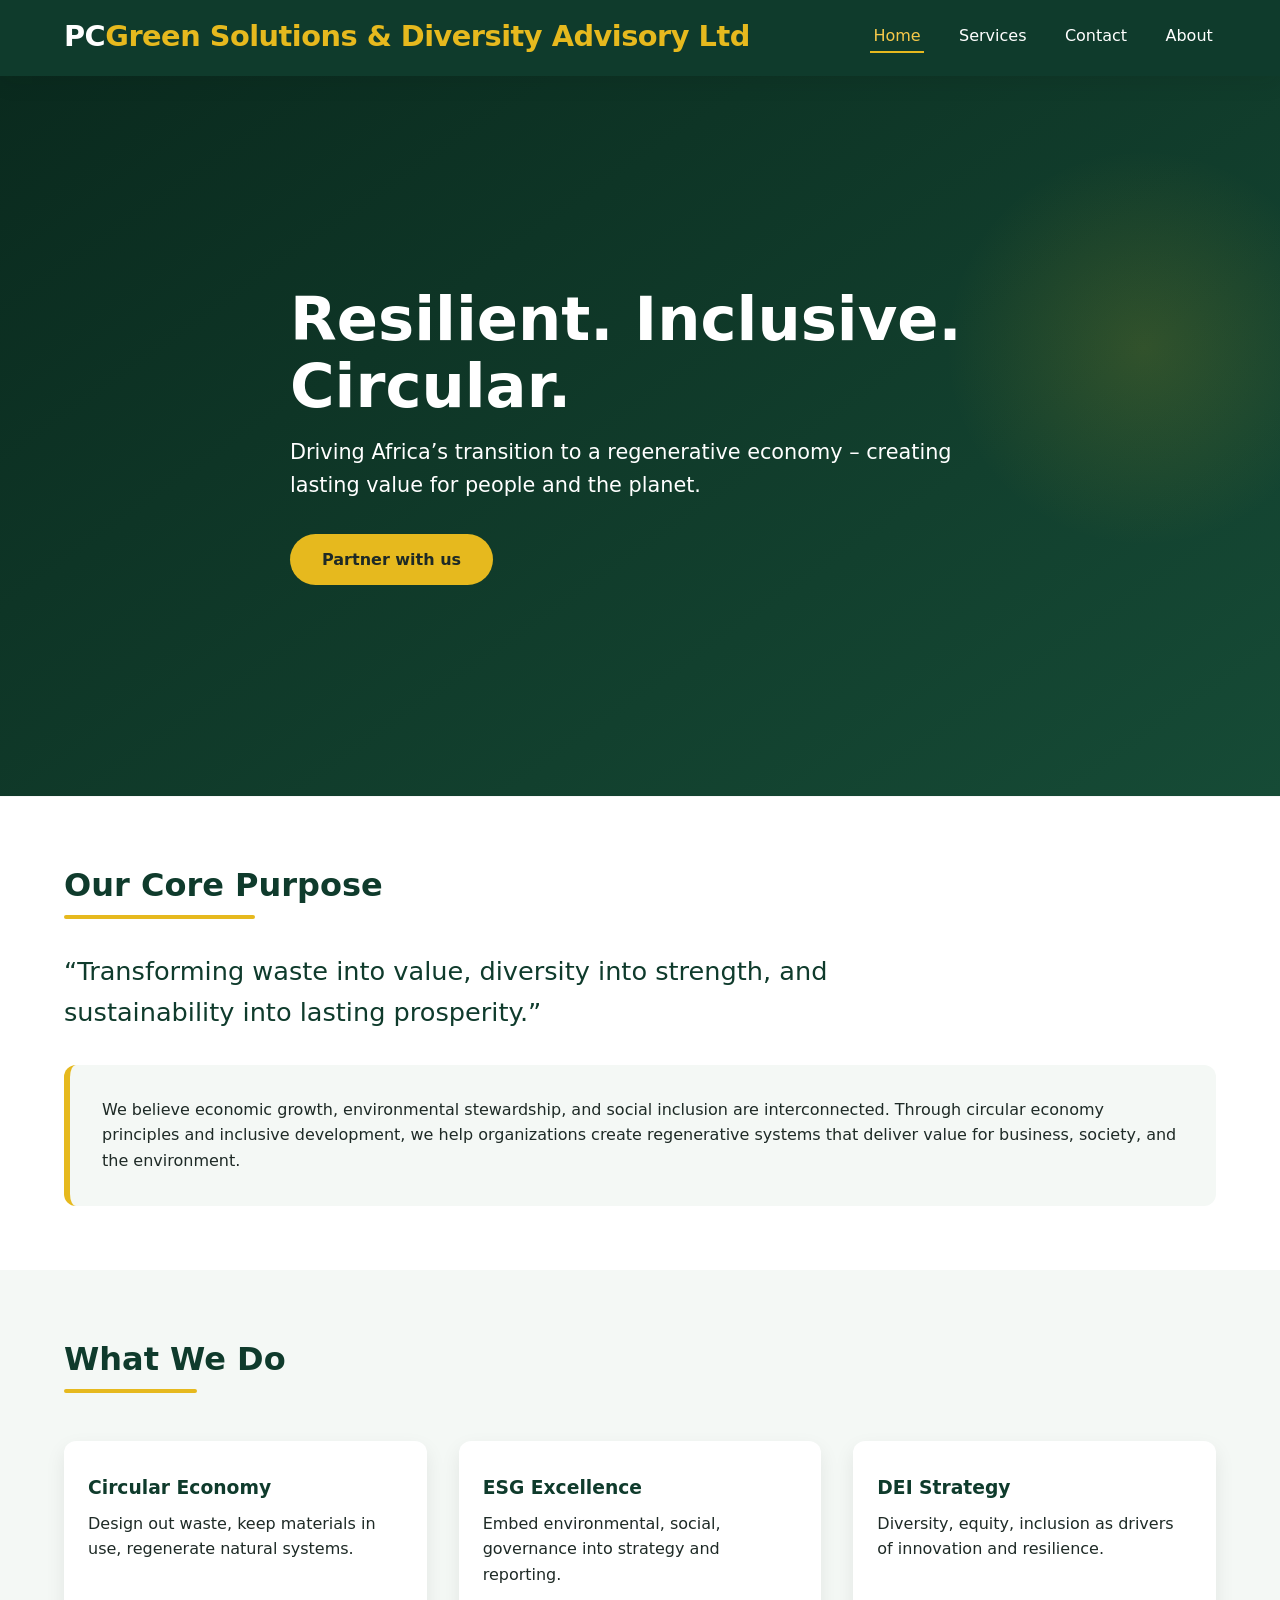
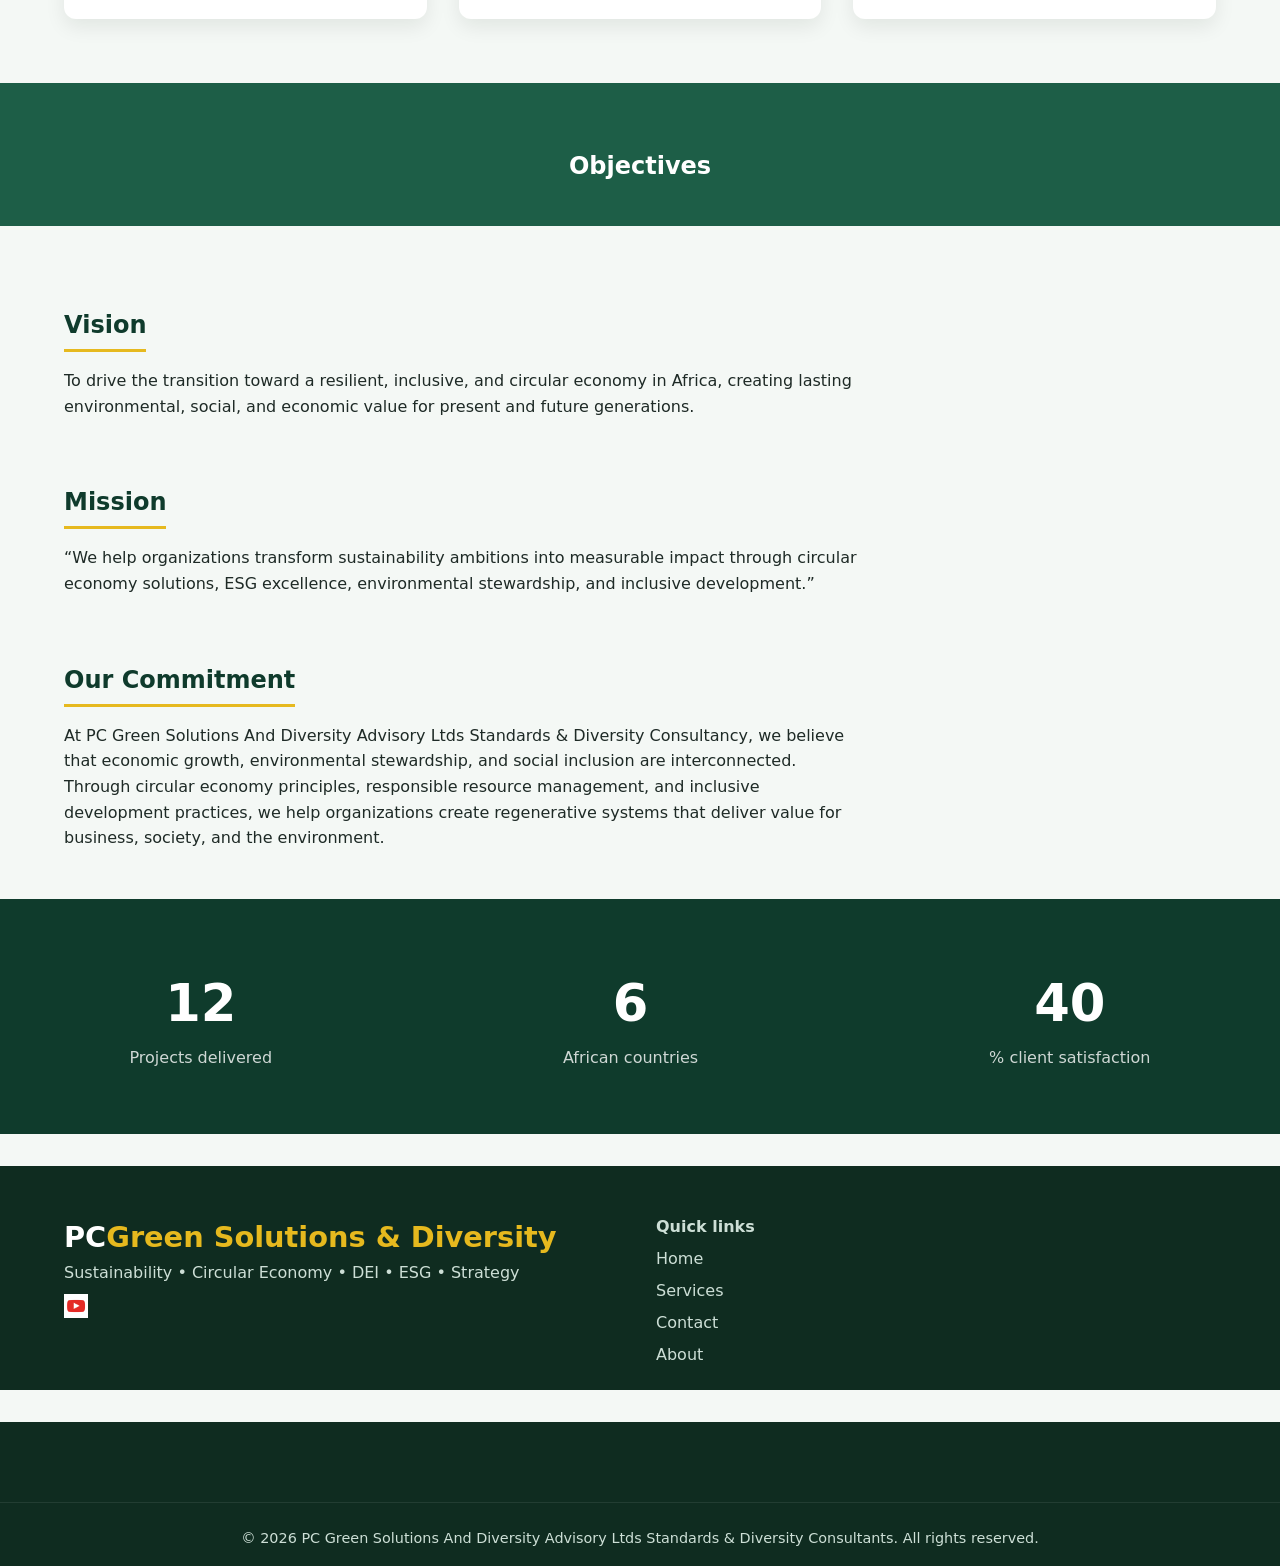
==== commit 4d95d725: "Update index.html" ====
--- a/index.html
+++ b/index.html
@@ -4,8 +4,8 @@
 <head>
   <meta charset="UTF-8">
   <meta name="viewport" content="width=device-width, initial-scale=1.0">
-  <meta name="description" content="PC Green Soltions And Diversity Advisory Ltd & Diversity Consultants – driving circular economy, ESG excellence, and inclusive development in Africa.">
-  <title>PC Green Soltions And Diversity Advisory Ltd | Home</title>
+  <meta name="description" content="PC Green Solutions And Diversity Advisory Ltds Standards & Diversity Consultants – driving circular economy, ESG excellence, and inclusive development in Africa.">
+  <title>PC Green Solutions And Diversity Advisory Ltds Standards | Home</title>
   <link rel="icon" href="assets/favicon.png" type="image/png">
   <link rel="stylesheet" href="styles.css">
   <script src="script.js" defer></script>
@@ -75,7 +75,7 @@
         <h2>Mission</h2>
         <p>“We help organizations transform sustainability ambitions into measurable impact through circular economy solutions, ESG excellence, environmental stewardship, and inclusive development.”</p>
         <h2>Our Commitment</h2>
-        <p>At PC Green Soltions And Diversity Advisory Ltd & Diversity Consultancy, we believe that economic growth, environmental stewardship, and social inclusion are interconnected. Through circular economy principles, responsible resource management, and inclusive development practices, we help organizations create regenerative systems that deliver value for business, society, and the environment.</p>
+        <p>At PC Green Solutions And Diversity Advisory Ltds Standards & Diversity Consultancy, we believe that economic growth, environmental stewardship, and social inclusion are interconnected. Through circular economy principles, responsible resource management, and inclusive development practices, we help organizations create regenerative systems that deliver value for business, society, and the environment.</p>
       </div>
     </section>
   </main>
@@ -92,7 +92,7 @@
  <footer>
     <div class="footer-container">
       <div class="footer-brand">
-        <h3>PC<span>Green</span></h3>
+        <h3>PC<span>Green Solutions & Diversity </span></h3>
         <p>Sustainability • Circular Economy • DEI • ESG • Strategy</p>
         <div class="socials">
           <a href="https://www.youtube.com/channel/UCimcfQeTrKujT9DGnx6yIWA" target="_blank" aria-label="YouTube">
@@ -112,7 +112,7 @@
     </div>
   </footer>
   <footer>
-    <div class="footer-bottom"><p>&copy; 2026 PC Green Soltions And Diversity Advisory Ltd & Diversity Consultants. All rights reserved.</p></div>
+    <div class="footer-bottom"><p>&copy; 2026 PC Green Solutions And Diversity Advisory Ltds Standards & Diversity Consultants. All rights reserved.</p></div>
   </footer>
 </body>
 </html>
--- a/styles.css
+++ b/styles.css
@@ -248,7 +248,7 @@
   font-size: 1.05rem;
   line-height: 1.8;
 }
-.about-vision { padding: 3rem 0; }
+.about-vision { padding: 3rem 0 1rem; }
 .about-vision h2 {
   color: var(--primary);
   margin-top: 2rem;
@@ -257,6 +257,95 @@
   padding-bottom: 0.3rem;
 }
 .about-vision p { margin: 1rem 0 2rem; max-width: 800px; }
+
+.founder-story {
+  padding: 2rem 0 4rem;
+  background: linear-gradient(180deg, #f8faf8 0%, #ffffff 100%);
+}
+
+.founder-shell {
+  position: relative;
+  display: flex;
+  flex-direction: column;
+  align-items: center;
+  max-width: 1100px;
+}
+
+.founder-visual {
+  position: relative;
+  display: flex;
+  justify-content: center;
+  align-items: center;
+  width: 100%;
+  padding-top: 1rem;
+  margin-bottom: -2.5rem;
+}
+
+.founder-curve {
+  position: absolute;
+  top: 26px;
+  left: 50%;
+  transform: translateX(-50%);
+  width: min(90vw, 780px);
+  height: 340px;
+  border: 2px solid rgba(15, 59, 44, 0.18);
+  border-bottom: none;
+  border-radius: 50% 50% 0 0 / 100% 100% 0 0;
+  pointer-events: none;
+}
+
+.founder-photo {
+  position: relative;
+  z-index: 1;
+  width: 100%;
+  max-width: 300px;
+  height: 400px;
+  object-fit: cover;
+  border-radius: 50% 50% 40% 40% / 42% 42% 58% 58%;
+  box-shadow: 0 18px 36px rgba(15, 59, 44, 0.14);
+  border: 5px solid rgba(255,255,255,0.9);
+  background: #f2f2f2;
+}
+
+.founder-content {
+  position: relative;
+  z-index: 1;
+  width: min(100%, 900px);
+  background: rgba(255,255,255,0.92);
+  border: 1px solid rgba(15, 59, 44, 0.08);
+  border-radius: 22px;
+  box-shadow: 0 18px 34px rgba(15, 59, 44, 0.08);
+  padding: 2.3rem 2rem 2rem;
+}
+
+.eyebrow {
+  display: inline-block;
+  font-size: 0.8rem;
+  font-weight: 700;
+  letter-spacing: 0.12em;
+  text-transform: uppercase;
+  color: var(--primary-light);
+  background: rgba(230, 185, 30, 0.14);
+  padding: 0.45rem 0.8rem;
+  border-radius: 999px;
+  margin-bottom: 1rem;
+}
+
+.founder-content h2 {
+  color: var(--primary);
+  font-size: clamp(1.8rem, 2vw, 2.5rem);
+  line-height: 1.2;
+  margin-bottom: 1.2rem;
+}
+
+.founder-content blockquote {
+  font-size: 1.08rem;
+  line-height: 1.9;
+  color: #29473d;
+  font-style: normal;
+  margin: 0;
+  text-align: left;
+}
 
 /* ==========================
    SERVICES PAGE
@@ -547,6 +636,17 @@
   }
   .nav-menu.open { display: flex; }
   .hero-content h1 { font-size: 2.6rem; }
+  .founder-layout {
+    grid-template-columns: 1fr;
+    gap: 1.5rem;
+  }
+  .founder-photo {
+    height: 420px;
+    max-width: 360px;
+  }
+  .founder-content {
+    padding: 1.5rem 1.2rem;
+  }
   .contact-grid { grid-template-columns: 1fr; }
   .contact-card,
   .contact-form { padding: 1.8rem; }
